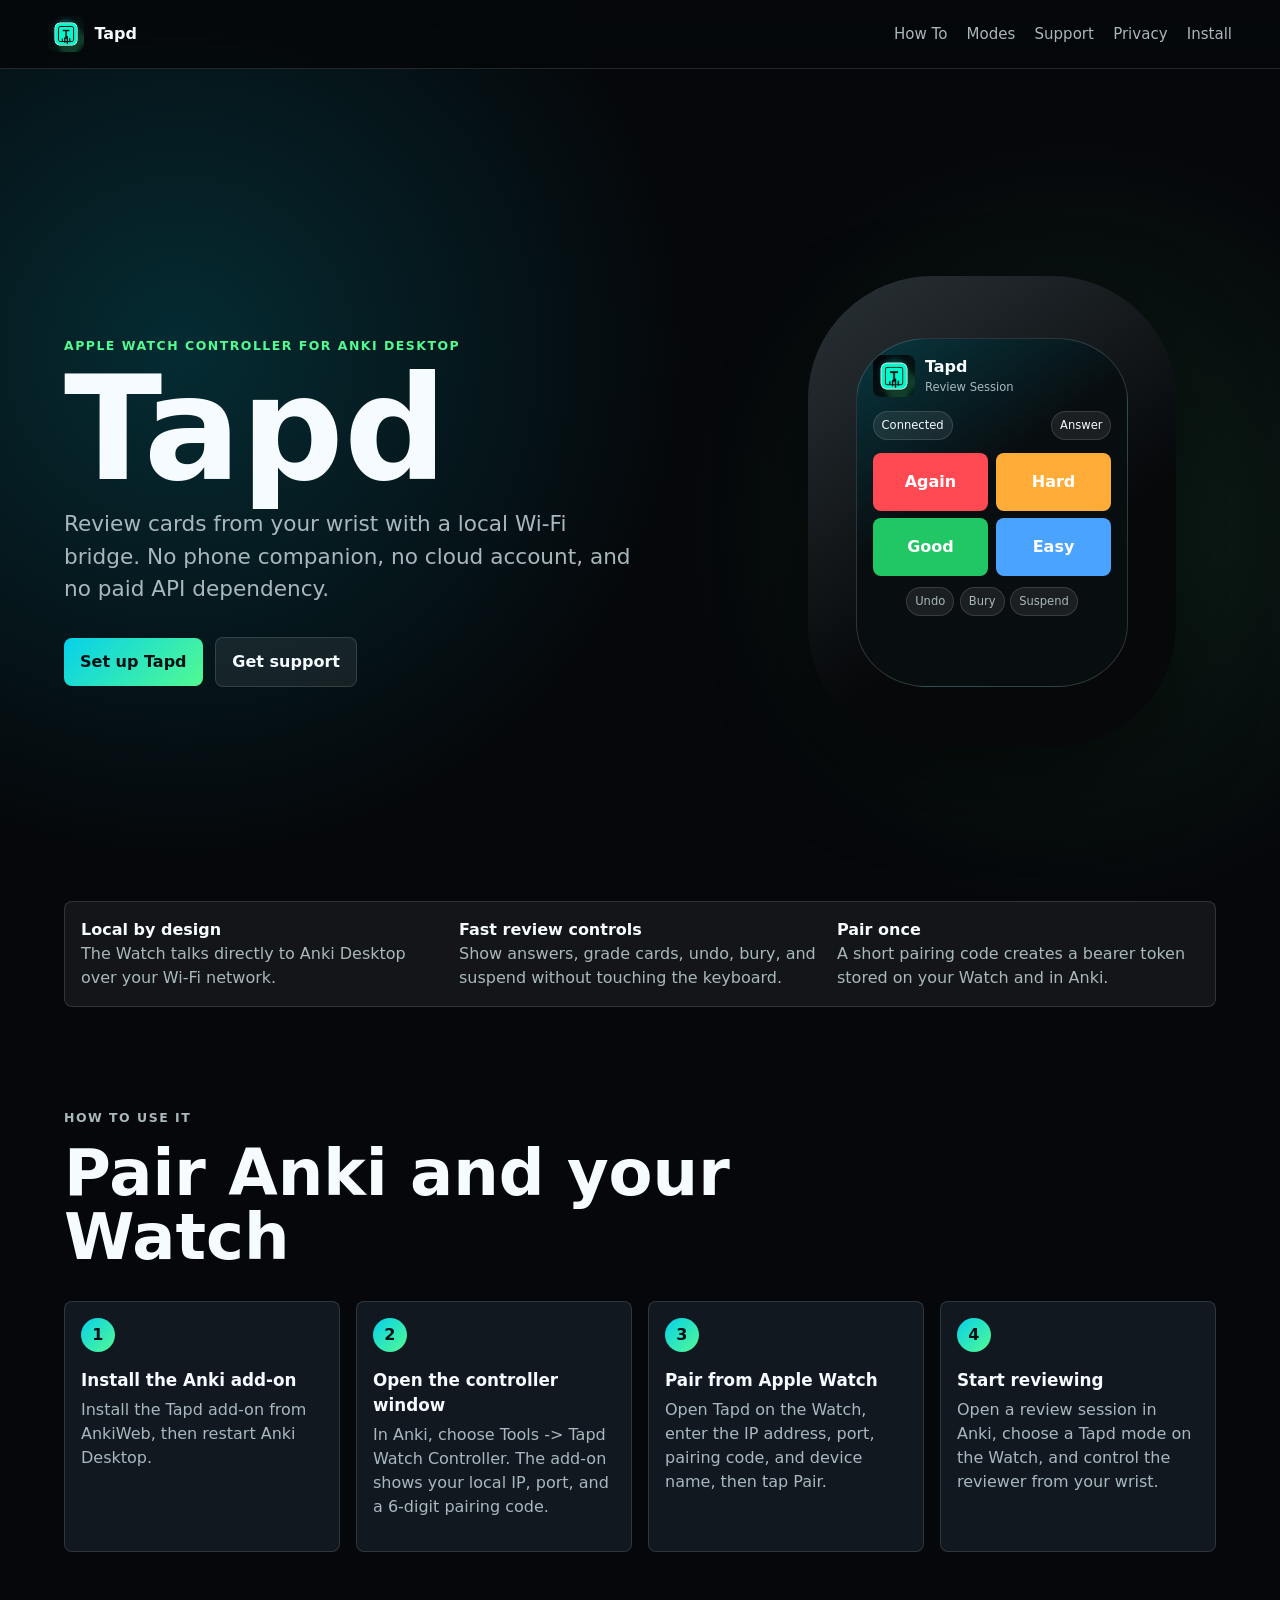
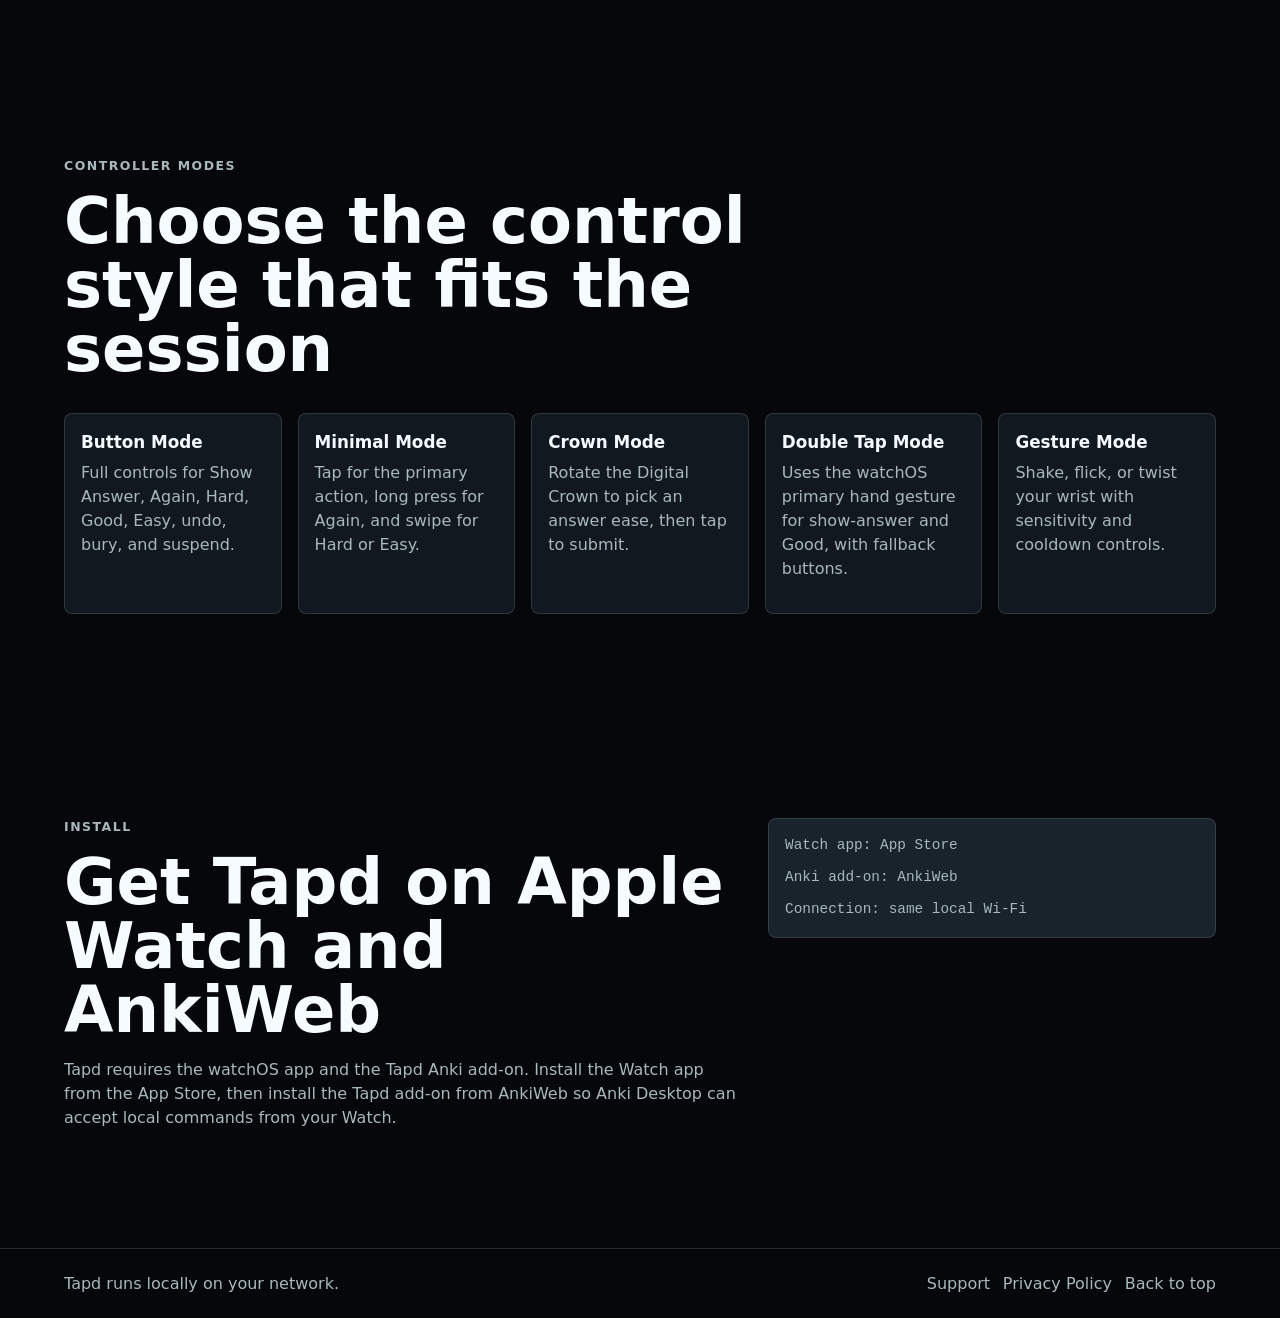
==== index.html @ 68fc64ab "Publish Tapd website" ====
<!doctype html>
<html lang="en">
  <head>
    <meta charset="utf-8">
    <meta name="viewport" content="width=device-width, initial-scale=1">
    <meta name="description" content="Tapd is a standalone Apple Watch controller for Anki Desktop.">
    <meta property="og:title" content="Tapd">
    <meta property="og:description" content="Control Anki reviews from your Apple Watch over local Wi-Fi.">
    <meta property="og:image" content="./assets/tapd-icon.png">
    <title>Tapd - Anki on Apple Watch</title>
    <link rel="icon" href="./assets/tapd-icon.png">
    <link rel="stylesheet" href="./styles.css">
  </head>
  <body>
    <header class="site-header">
      <a class="brand" href="#top" aria-label="Tapd home">
        <img src="./assets/tapd-icon.png" alt="" width="36" height="36">
        <span>Tapd</span>
      </a>
      <nav aria-label="Main navigation">
        <a href="#how-to">How To</a>
        <a href="#modes">Modes</a>
        <a href="./support.html">Support</a>
        <a href="./privacy.html">Privacy</a>
        <a href="#install">Install</a>
      </nav>
    </header>

    <main id="top">
      <section class="hero">
        <div class="hero-copy">
          <p class="eyebrow">Apple Watch controller for Anki Desktop</p>
          <h1>Tapd</h1>
          <p class="lede">
            Review cards from your wrist with a local Wi-Fi bridge. No phone companion,
            no cloud account, and no paid API dependency.
          </p>
          <div class="actions" aria-label="Primary actions">
            <a class="button primary" href="#how-to">Set up Tapd</a>
            <a class="button secondary" href="./support.html">Get support</a>
          </div>
        </div>

        <div class="device-stage" aria-label="Tapd watch controller preview">
          <div class="watch">
            <div class="watch-screen">
              <div class="watch-top">
                <img src="./assets/tapd-icon.png" alt="" width="42" height="42">
                <div>
                  <strong>Tapd</strong>
                  <span>Review Session</span>
                </div>
              </div>
              <div class="status-row">
                <span>Connected</span>
                <span>Answer</span>
              </div>
              <div class="answer-grid">
                <span class="again">Again</span>
                <span class="hard">Hard</span>
                <span class="good">Good</span>
                <span class="easy">Easy</span>
              </div>
              <div class="mini-actions">
                <span>Undo</span>
                <span>Bury</span>
                <span>Suspend</span>
              </div>
            </div>
          </div>
        </div>
      </section>

      <section class="band summary" aria-label="Tapd summary">
        <div>
          <strong>Local by design</strong>
          <span>The Watch talks directly to Anki Desktop over your Wi-Fi network.</span>
        </div>
        <div>
          <strong>Fast review controls</strong>
          <span>Show answers, grade cards, undo, bury, and suspend without touching the keyboard.</span>
        </div>
        <div>
          <strong>Pair once</strong>
          <span>A short pairing code creates a bearer token stored on your Watch and in Anki.</span>
        </div>
      </section>

      <section id="how-to" class="section">
        <div class="section-heading">
          <p class="eyebrow">How to use it</p>
          <h2>Pair Anki and your Watch</h2>
        </div>
        <ol class="steps">
          <li>
            <span>1</span>
            <div>
              <h3>Install the Anki add-on</h3>
              <p>Install the Tapd add-on from AnkiWeb, then restart Anki Desktop.</p>
            </div>
          </li>
          <li>
            <span>2</span>
            <div>
              <h3>Open the controller window</h3>
              <p>In Anki, choose Tools -> Tapd Watch Controller. The add-on shows your local IP, port, and a 6-digit pairing code.</p>
            </div>
          </li>
          <li>
            <span>3</span>
            <div>
              <h3>Pair from Apple Watch</h3>
              <p>Open Tapd on the Watch, enter the IP address, port, pairing code, and device name, then tap Pair.</p>
            </div>
          </li>
          <li>
            <span>4</span>
            <div>
              <h3>Start reviewing</h3>
              <p>Open a review session in Anki, choose a Tapd mode on the Watch, and control the reviewer from your wrist.</p>
            </div>
          </li>
        </ol>
      </section>

      <section id="modes" class="section modes">
        <div class="section-heading">
          <p class="eyebrow">Controller modes</p>
          <h2>Choose the control style that fits the session</h2>
        </div>
        <div class="mode-grid">
          <article>
            <h3>Button Mode</h3>
            <p>Full controls for Show Answer, Again, Hard, Good, Easy, undo, bury, and suspend.</p>
          </article>
          <article>
            <h3>Minimal Mode</h3>
            <p>Tap for the primary action, long press for Again, and swipe for Hard or Easy.</p>
          </article>
          <article>
            <h3>Crown Mode</h3>
            <p>Rotate the Digital Crown to pick an answer ease, then tap to submit.</p>
          </article>
          <article>
            <h3>Double Tap Mode</h3>
            <p>Uses the watchOS primary hand gesture for show-answer and Good, with fallback buttons.</p>
          </article>
          <article>
            <h3>Gesture Mode</h3>
            <p>Shake, flick, or twist your wrist with sensitivity and cooldown controls.</p>
          </article>
        </div>
      </section>

      <section id="install" class="section install">
        <div class="install-copy">
          <p class="eyebrow">Install</p>
          <h2>Get Tapd on Apple Watch and AnkiWeb</h2>
          <p>
            Tapd requires the watchOS app and the Tapd Anki add-on. Install the Watch app from the App Store,
            then install the Tapd add-on from AnkiWeb so Anki Desktop can accept local commands from your Watch.
          </p>
        </div>
        <div class="command-list" aria-label="Installation requirements">
          <span>Watch app: App Store</span>
          <span>Anki add-on: AnkiWeb</span>
          <span>Connection: same local Wi-Fi</span>
        </div>
      </section>
    </main>

    <footer>
      <span>Tapd runs locally on your network.</span>
      <span class="footer-links">
        <a href="./support.html">Support</a>
        <a href="./privacy.html">Privacy Policy</a>
        <a href="#top">Back to top</a>
      </span>
    </footer>
  </body>
</html>
---- styles.css ----
:root {
  color-scheme: dark;
  --bg: #05070a;
  --panel: #111820;
  --panel-strong: #18232b;
  --ink: #f5fbff;
  --muted: #a8b8bd;
  --line: rgba(255, 255, 255, 0.13);
  --cyan: #05d1eb;
  --mint: #52fa91;
  --amber: #ffad38;
  --red: #ff4a54;
  --blue: #4aa3ff;
  --radius: 8px;
}

* {
  box-sizing: border-box;
}

html {
  scroll-behavior: smooth;
}

body {
  margin: 0;
  background:
    radial-gradient(circle at 14% 12%, rgba(5, 209, 235, 0.18), transparent 32rem),
    radial-gradient(circle at 84% 18%, rgba(82, 250, 145, 0.11), transparent 24rem),
    var(--bg);
  color: var(--ink);
  font-family: Inter, ui-sans-serif, system-ui, -apple-system, BlinkMacSystemFont, "Segoe UI", sans-serif;
  line-height: 1.5;
}

a {
  color: inherit;
}

.site-header {
  position: sticky;
  top: 0;
  z-index: 10;
  display: flex;
  align-items: center;
  justify-content: space-between;
  gap: 1rem;
  padding: 1rem clamp(1rem, 4vw, 3rem);
  background: rgba(5, 7, 10, 0.86);
  border-bottom: 1px solid var(--line);
  backdrop-filter: blur(16px);
}

.brand,
nav,
.actions,
.status-row,
.mini-actions {
  display: flex;
  align-items: center;
}

.brand {
  gap: 0.65rem;
  text-decoration: none;
  font-weight: 800;
  letter-spacing: 0;
}

.brand img {
  border-radius: 8px;
}

nav {
  gap: clamp(0.65rem, 2vw, 1.2rem);
  color: var(--muted);
  font-size: 0.94rem;
}

nav a,
footer a {
  text-decoration: none;
}

nav a:hover,
footer a:hover {
  color: var(--ink);
}

.hero {
  min-height: calc(100vh - 68px);
  display: grid;
  grid-template-columns: minmax(0, 1fr) minmax(18rem, 28rem);
  align-items: center;
  gap: clamp(2rem, 6vw, 6rem);
  padding: clamp(3rem, 8vw, 7rem) clamp(1rem, 5vw, 5rem) 3rem;
}

.hero-copy {
  max-width: 43rem;
}

.eyebrow {
  margin: 0 0 0.8rem;
  color: var(--mint);
  font-size: 0.78rem;
  font-weight: 800;
  letter-spacing: 0.12em;
  text-transform: uppercase;
}

h1,
h2,
h3,
p,
code {
  margin-top: 0;
}

code {
  border: 1px solid var(--line);
  border-radius: 6px;
  background: rgba(255, 255, 255, 0.08);
  padding: 0.08rem 0.32rem;
  color: var(--ink);
  font-family: ui-monospace, SFMono-Regular, Menlo, Consolas, monospace;
  font-size: 0.92em;
}

h1 {
  margin-bottom: 1rem;
  font-size: clamp(4rem, 14vw, 9rem);
  line-height: 0.86;
  letter-spacing: 0;
}

h2 {
  max-width: 46rem;
  margin-bottom: 1rem;
  font-size: clamp(2rem, 5vw, 4.4rem);
  line-height: 1;
  letter-spacing: 0;
}

h3 {
  margin-bottom: 0.35rem;
  font-size: 1.05rem;
}

.lede {
  max-width: 36rem;
  color: var(--muted);
  font-size: clamp(1.1rem, 2vw, 1.35rem);
}

.actions {
  flex-wrap: wrap;
  gap: 0.8rem;
  margin-top: 2rem;
}

.button {
  min-height: 2.8rem;
  display: inline-flex;
  align-items: center;
  justify-content: center;
  padding: 0.75rem 1rem;
  border-radius: var(--radius);
  font-weight: 800;
  text-decoration: none;
}

.button.primary {
  background: linear-gradient(135deg, var(--cyan), var(--mint));
  color: #041014;
}

.button.secondary {
  border: 1px solid var(--line);
  background: rgba(255, 255, 255, 0.07);
}

.device-stage {
  display: grid;
  place-items: center;
  min-height: 30rem;
}

.watch {
  width: min(23rem, 78vw);
  aspect-ratio: 0.78;
  display: grid;
  place-items: center;
  border-radius: 34% / 26%;
  background: linear-gradient(145deg, #2a3237, #06080a 62%);
  box-shadow: 0 2rem 5rem rgba(0, 0, 0, 0.5);
  padding: 1.1rem;
}

.watch-screen {
  width: 82%;
  height: 80%;
  padding: 1rem;
  border: 1px solid rgba(255, 255, 255, 0.16);
  border-radius: 26% / 18%;
  background:
    linear-gradient(145deg, rgba(5, 209, 235, 0.22), transparent 42%),
    #080d10;
  overflow: hidden;
}

.watch-top {
  display: flex;
  gap: 0.65rem;
  align-items: center;
  margin-bottom: 0.9rem;
}

.watch-top img {
  border-radius: 8px;
}

.watch-top strong,
.watch-top span,
.status-row span,
.mini-actions span,
.answer-grid span {
  display: block;
}

.watch-top span,
.mini-actions span {
  color: var(--muted);
  font-size: 0.72rem;
}

.status-row {
  justify-content: space-between;
  gap: 0.5rem;
  margin-bottom: 0.8rem;
}

.status-row span,
.mini-actions span {
  border: 1px solid var(--line);
  border-radius: 999px;
  background: rgba(255, 255, 255, 0.08);
  padding: 0.32rem 0.5rem;
  font-size: 0.72rem;
}

.answer-grid {
  display: grid;
  grid-template-columns: 1fr 1fr;
  gap: 0.45rem;
}

.answer-grid span {
  min-height: 3.6rem;
  display: grid;
  place-items: center;
  border-radius: var(--radius);
  color: white;
  font-weight: 800;
}

.again {
  background: var(--red);
}

.hard {
  background: var(--amber);
}

.good {
  background: #22c765;
}

.easy {
  background: var(--blue);
}

.mini-actions {
  justify-content: center;
  gap: 0.35rem;
  margin-top: 0.7rem;
}

.band {
  margin: 0 clamp(1rem, 5vw, 5rem);
  padding: 1rem;
  border: 1px solid var(--line);
  border-radius: var(--radius);
  background: rgba(255, 255, 255, 0.06);
}

.summary {
  display: grid;
  grid-template-columns: repeat(3, 1fr);
  gap: 1rem;
}

.summary div {
  min-width: 0;
}

.summary strong,
.summary span {
  display: block;
}

.summary span,
.section p,
.steps p,
.mode-grid p,
.install p {
  color: var(--muted);
}

.section {
  padding: clamp(4rem, 8vw, 7rem) clamp(1rem, 5vw, 5rem);
}

.section-heading {
  margin-bottom: 2rem;
}

.steps {
  display: grid;
  grid-template-columns: repeat(4, minmax(0, 1fr));
  gap: 1rem;
  margin: 0;
  padding: 0;
  list-style: none;
}

.steps li,
.mode-grid article {
  border: 1px solid var(--line);
  border-radius: var(--radius);
  background: var(--panel);
}

.steps li {
  padding: 1rem;
}

.steps li > span {
  width: 2.1rem;
  height: 2.1rem;
  display: grid;
  place-items: center;
  margin-bottom: 1rem;
  border-radius: 999px;
  background: linear-gradient(135deg, var(--cyan), var(--mint));
  color: #041014;
  font-weight: 900;
}

.mode-grid {
  display: grid;
  grid-template-columns: repeat(5, minmax(0, 1fr));
  gap: 1rem;
}

.mode-grid article {
  padding: 1rem;
}

.install {
  display: grid;
  grid-template-columns: minmax(0, 1fr) minmax(16rem, 28rem);
  gap: 2rem;
  align-items: start;
}

.command-list {
  display: grid;
  gap: 0.65rem;
  padding: 1rem;
  border: 1px solid var(--line);
  border-radius: var(--radius);
  background: var(--panel-strong);
}

.command-list span {
  overflow-wrap: anywhere;
  color: var(--muted);
  font-family: ui-monospace, SFMono-Regular, Menlo, Consolas, monospace;
  font-size: 0.9rem;
}

footer {
  display: flex;
  justify-content: space-between;
  gap: 1rem;
  padding: 1.4rem clamp(1rem, 5vw, 5rem);
  border-top: 1px solid var(--line);
  color: var(--muted);
}

.footer-links {
  display: flex;
  flex-wrap: wrap;
  gap: 0.8rem;
}

.legal-page {
  padding: clamp(3rem, 7vw, 6rem) clamp(1rem, 5vw, 5rem);
}

.legal-hero {
  max-width: 56rem;
  margin-bottom: clamp(2rem, 5vw, 4rem);
}

.legal-hero h1 {
  font-size: clamp(3rem, 9vw, 6rem);
}

.legal-content {
  max-width: 54rem;
}

.legal-content h2 {
  margin-top: 2.2rem;
  margin-bottom: 0.55rem;
  font-size: clamp(1.35rem, 3vw, 2rem);
}

.legal-content ol,
.legal-content ul {
  color: var(--muted);
  padding-left: 1.25rem;
}

.legal-content li {
  margin-bottom: 0.45rem;
}

.legal-content dl {
  display: grid;
  grid-template-columns: minmax(8rem, 12rem) minmax(0, 1fr);
  gap: 0.8rem 1rem;
}

.legal-content dt {
  color: var(--ink);
  font-weight: 800;
}

.legal-content dd {
  margin: 0;
  color: var(--muted);
}

@media (max-width: 980px) {
  .hero,
  .install {
    grid-template-columns: 1fr;
  }

  .hero {
    padding-top: 3rem;
  }

  .device-stage {
    min-height: 24rem;
  }

  .summary,
  .steps,
  .mode-grid {
    grid-template-columns: 1fr 1fr;
  }
}

@media (max-width: 620px) {
  .site-header,
  footer {
    align-items: flex-start;
    flex-direction: column;
  }

  nav {
    width: 100%;
    justify-content: flex-start;
    flex-wrap: wrap;
  }

  .summary,
  .steps,
  .mode-grid {
    grid-template-columns: 1fr;
  }

  .watch {
    width: min(19rem, 92vw);
  }

  .watch-screen {
    width: 84%;
  }

  .answer-grid span {
    min-height: 3rem;
  }

  .legal-content dl {
    grid-template-columns: 1fr;
  }
}
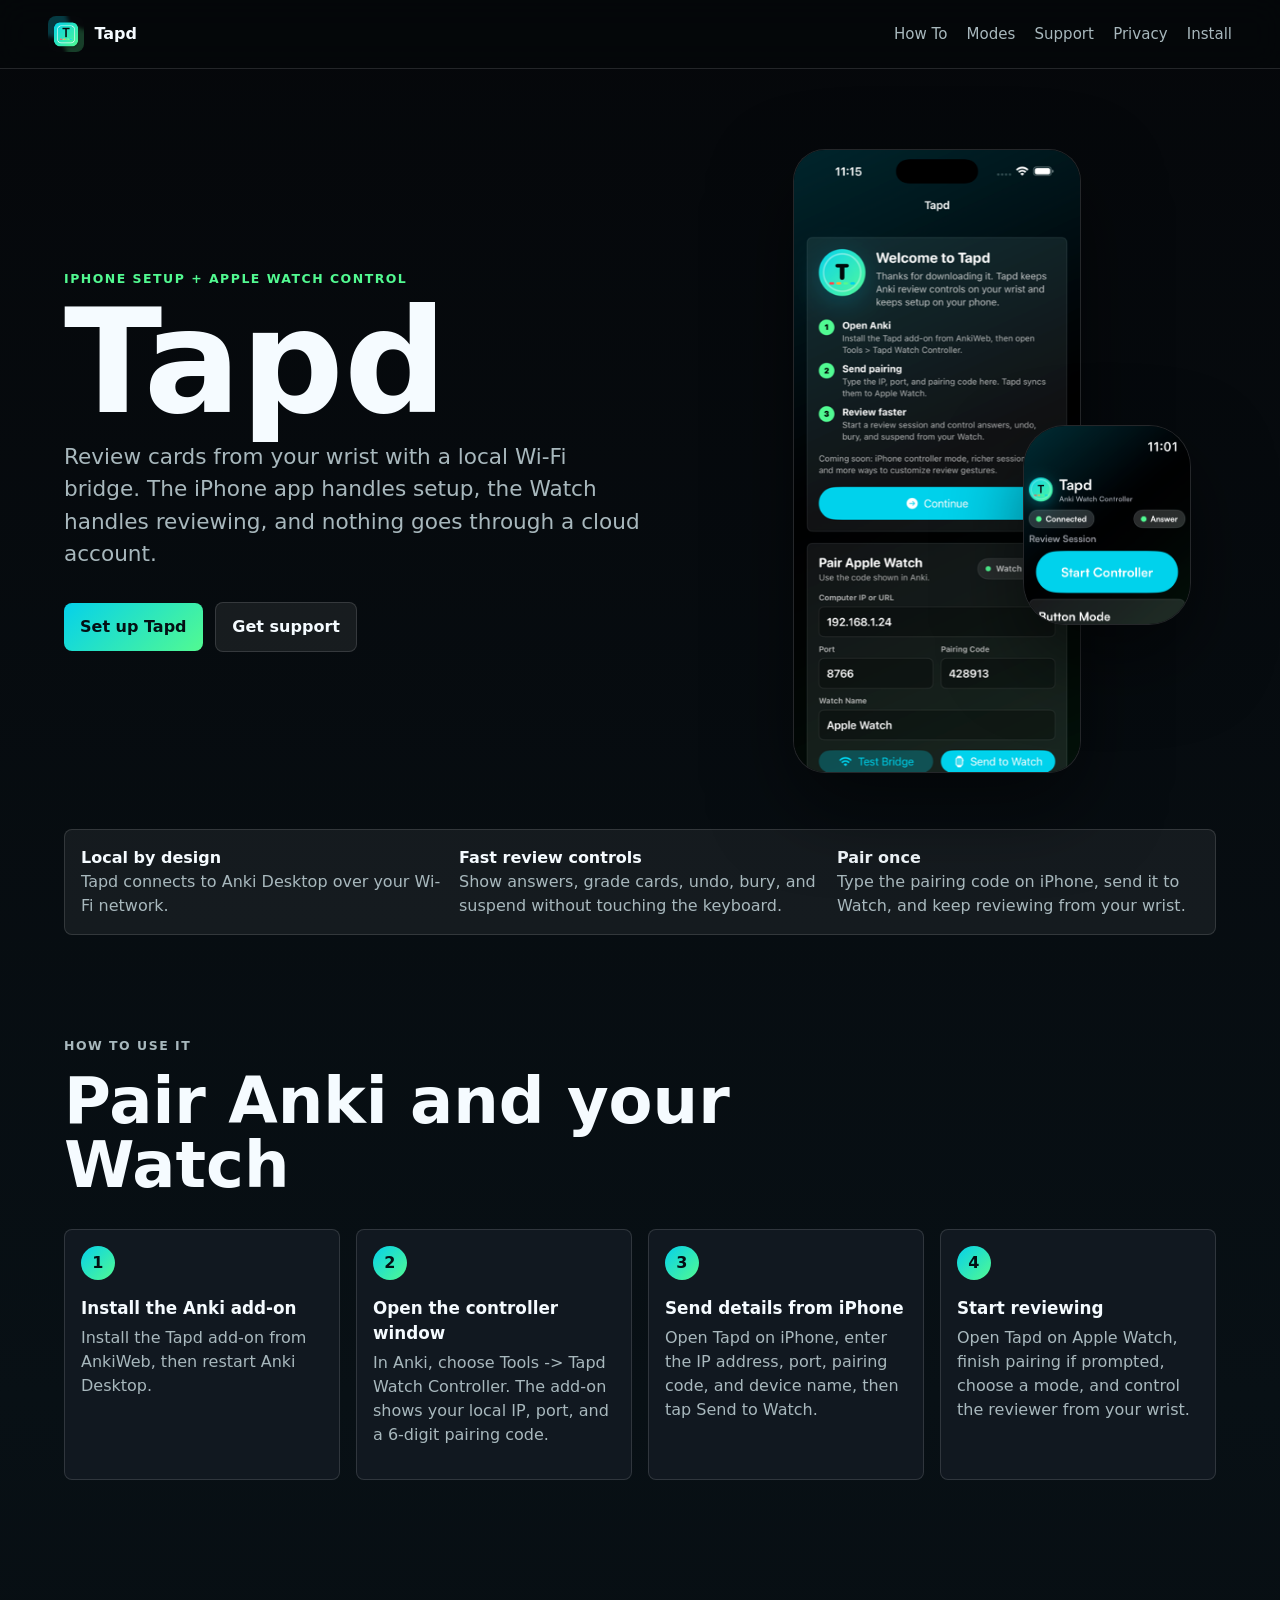
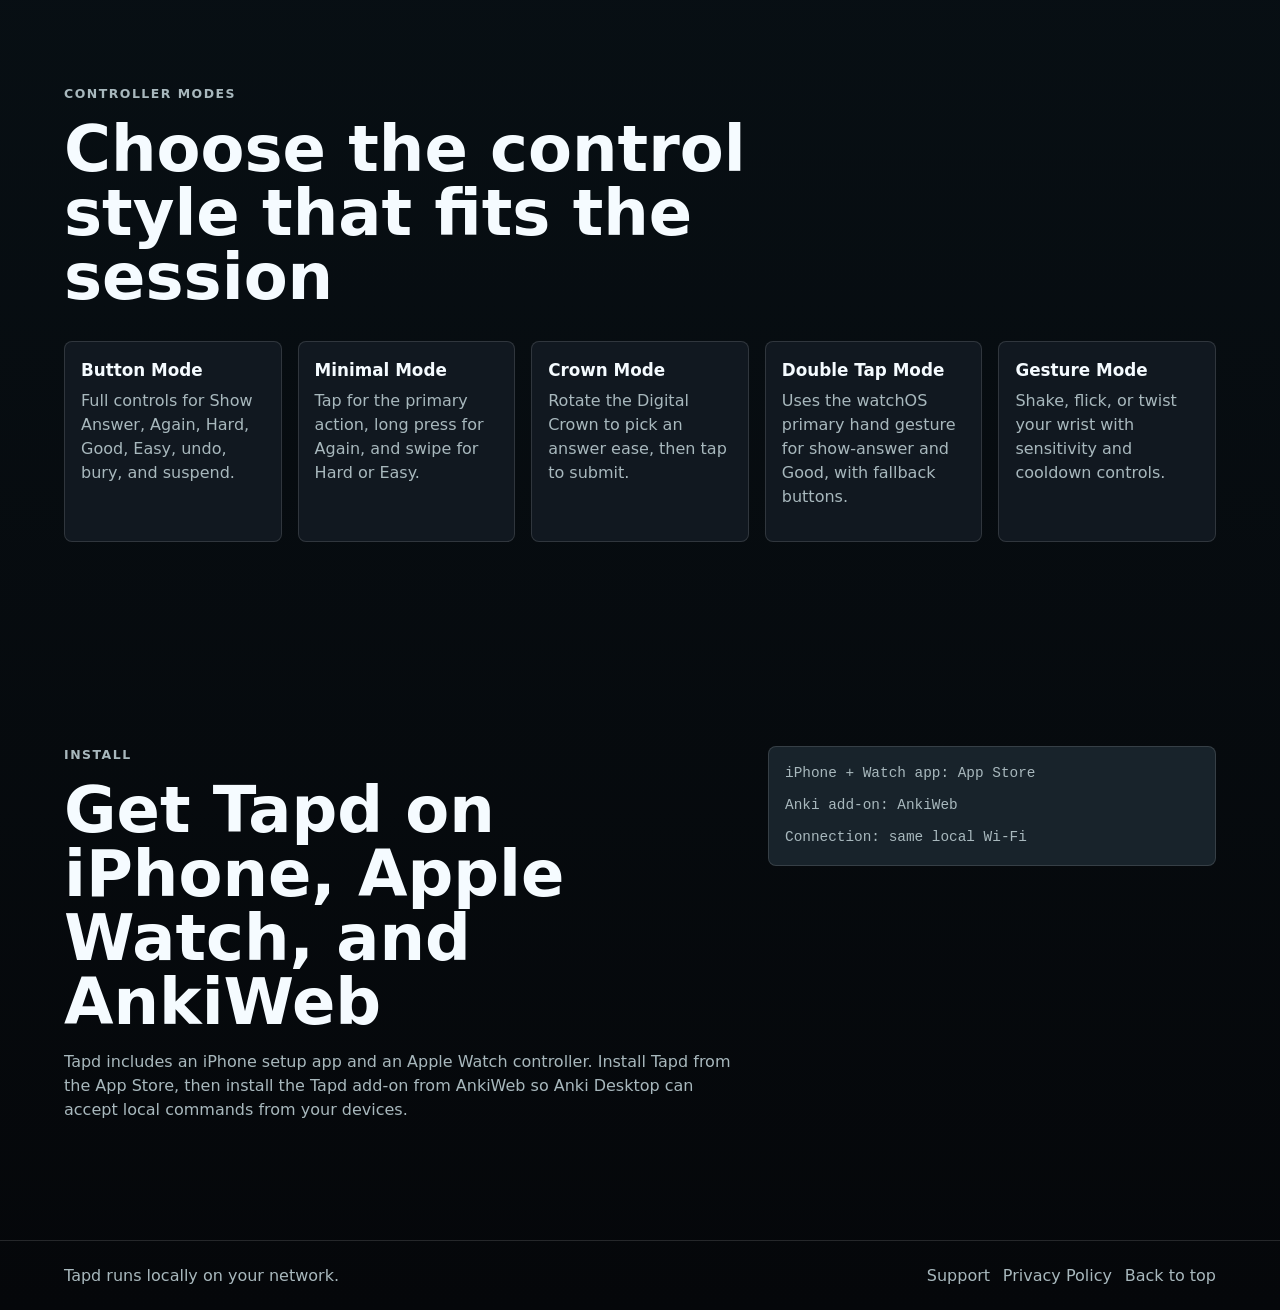
==== commit e71124ca: "Add iPhone companion setup site" ====
--- a/index.html
+++ b/index.html
@@ -3,7 +3,7 @@
   <head>
     <meta charset="utf-8">
     <meta name="viewport" content="width=device-width, initial-scale=1">
-    <meta name="description" content="Tapd is a standalone Apple Watch controller for Anki Desktop.">
+    <meta name="description" content="Tapd is an iPhone and Apple Watch controller for Anki Desktop.">
     <meta property="og:title" content="Tapd">
     <meta property="og:description" content="Control Anki reviews from your Apple Watch over local Wi-Fi.">
     <meta property="og:image" content="./assets/tapd-icon.png">
@@ -29,11 +29,11 @@
     <main id="top">
       <section class="hero">
         <div class="hero-copy">
-          <p class="eyebrow">Apple Watch controller for Anki Desktop</p>
+          <p class="eyebrow">iPhone setup + Apple Watch control</p>
           <h1>Tapd</h1>
           <p class="lede">
-            Review cards from your wrist with a local Wi-Fi bridge. No phone companion,
-            no cloud account, and no paid API dependency.
+            Review cards from your wrist with a local Wi-Fi bridge. The iPhone app handles setup,
+            the Watch handles reviewing, and nothing goes through a cloud account.
           </p>
           <div class="actions" aria-label="Primary actions">
             <a class="button primary" href="#how-to">Set up Tapd</a>
@@ -41,40 +41,16 @@
           </div>
         </div>
 
-        <div class="device-stage" aria-label="Tapd watch controller preview">
-          <div class="watch">
-            <div class="watch-screen">
-              <div class="watch-top">
-                <img src="./assets/tapd-icon.png" alt="" width="42" height="42">
-                <div>
-                  <strong>Tapd</strong>
-                  <span>Review Session</span>
-                </div>
-              </div>
-              <div class="status-row">
-                <span>Connected</span>
-                <span>Answer</span>
-              </div>
-              <div class="answer-grid">
-                <span class="again">Again</span>
-                <span class="hard">Hard</span>
-                <span class="good">Good</span>
-                <span class="easy">Easy</span>
-              </div>
-              <div class="mini-actions">
-                <span>Undo</span>
-                <span>Bury</span>
-                <span>Suspend</span>
-              </div>
-            </div>
-          </div>
+        <div class="device-stage" aria-label="Tapd iPhone and Apple Watch previews">
+          <img class="phone-preview" src="./assets/tapd-iphone-companion.png" alt="Tapd iPhone companion pairing screen">
+          <img class="watch-preview" src="./assets/tapd-watch-dashboard.png" alt="Tapd Apple Watch dashboard">
         </div>
       </section>
 
       <section class="band summary" aria-label="Tapd summary">
         <div>
           <strong>Local by design</strong>
-          <span>The Watch talks directly to Anki Desktop over your Wi-Fi network.</span>
+          <span>Tapd connects to Anki Desktop over your Wi-Fi network.</span>
         </div>
         <div>
           <strong>Fast review controls</strong>
@@ -82,7 +58,7 @@
         </div>
         <div>
           <strong>Pair once</strong>
-          <span>A short pairing code creates a bearer token stored on your Watch and in Anki.</span>
+          <span>Type the pairing code on iPhone, send it to Watch, and keep reviewing from your wrist.</span>
         </div>
       </section>
 
@@ -109,15 +85,15 @@
           <li>
             <span>3</span>
             <div>
-              <h3>Pair from Apple Watch</h3>
-              <p>Open Tapd on the Watch, enter the IP address, port, pairing code, and device name, then tap Pair.</p>
+              <h3>Send details from iPhone</h3>
+              <p>Open Tapd on iPhone, enter the IP address, port, pairing code, and device name, then tap Send to Watch.</p>
             </div>
           </li>
           <li>
             <span>4</span>
             <div>
               <h3>Start reviewing</h3>
-              <p>Open a review session in Anki, choose a Tapd mode on the Watch, and control the reviewer from your wrist.</p>
+              <p>Open Tapd on Apple Watch, finish pairing if prompted, choose a mode, and control the reviewer from your wrist.</p>
             </div>
           </li>
         </ol>
@@ -155,14 +131,14 @@
       <section id="install" class="section install">
         <div class="install-copy">
           <p class="eyebrow">Install</p>
-          <h2>Get Tapd on Apple Watch and AnkiWeb</h2>
+          <h2>Get Tapd on iPhone, Apple Watch, and AnkiWeb</h2>
           <p>
-            Tapd requires the watchOS app and the Tapd Anki add-on. Install the Watch app from the App Store,
-            then install the Tapd add-on from AnkiWeb so Anki Desktop can accept local commands from your Watch.
+            Tapd includes an iPhone setup app and an Apple Watch controller. Install Tapd from the App Store,
+            then install the Tapd add-on from AnkiWeb so Anki Desktop can accept local commands from your devices.
           </p>
         </div>
         <div class="command-list" aria-label="Installation requirements">
-          <span>Watch app: App Store</span>
+          <span>iPhone + Watch app: App Store</span>
           <span>Anki add-on: AnkiWeb</span>
           <span>Connection: same local Wi-Fi</span>
         </div>
--- a/styles.css
+++ b/styles.css
@@ -24,10 +24,7 @@
 
 body {
   margin: 0;
-  background:
-    radial-gradient(circle at 14% 12%, rgba(5, 209, 235, 0.18), transparent 32rem),
-    radial-gradient(circle at 84% 18%, rgba(82, 250, 145, 0.11), transparent 24rem),
-    var(--bg);
+  background: linear-gradient(180deg, #05070a 0%, #081015 48%, #05070a 100%);
   color: var(--ink);
   font-family: Inter, ui-sans-serif, system-ui, -apple-system, BlinkMacSystemFont, "Segoe UI", sans-serif;
   line-height: 1.5;
@@ -53,9 +50,7 @@
 
 .brand,
 nav,
-.actions,
-.status-row,
-.mini-actions {
+.actions {
   display: flex;
   align-items: center;
 }
@@ -88,12 +83,12 @@
 }
 
 .hero {
-  min-height: calc(100vh - 68px);
+  min-height: min(760px, calc(100vh - 68px));
   display: grid;
   grid-template-columns: minmax(0, 1fr) minmax(18rem, 28rem);
   align-items: center;
   gap: clamp(2rem, 6vw, 6rem);
-  padding: clamp(3rem, 8vw, 7rem) clamp(1rem, 5vw, 5rem) 3rem;
+  padding: clamp(2rem, 5vw, 4rem) clamp(1rem, 5vw, 5rem) 2.5rem;
 }
 
 .hero-copy {
@@ -181,109 +176,32 @@
 }
 
 .device-stage {
-  display: grid;
-  place-items: center;
+  position: relative;
+  display: flex;
+  align-items: center;
+  justify-content: center;
   min-height: 30rem;
 }
 
-.watch {
-  width: min(23rem, 78vw);
-  aspect-ratio: 0.78;
-  display: grid;
-  place-items: center;
-  border-radius: 34% / 26%;
-  background: linear-gradient(145deg, #2a3237, #06080a 62%);
+.phone-preview,
+.watch-preview {
+  height: auto;
+  display: block;
+  border: 1px solid rgba(255, 255, 255, 0.13);
+  background: #05070a;
   box-shadow: 0 2rem 5rem rgba(0, 0, 0, 0.5);
-  padding: 1.1rem;
-}
-
-.watch-screen {
-  width: 82%;
-  height: 80%;
-  padding: 1rem;
-  border: 1px solid rgba(255, 255, 255, 0.16);
-  border-radius: 26% / 18%;
-  background:
-    linear-gradient(145deg, rgba(5, 209, 235, 0.22), transparent 42%),
-    #080d10;
-  overflow: hidden;
-}
-
-.watch-top {
-  display: flex;
-  gap: 0.65rem;
-  align-items: center;
-  margin-bottom: 0.9rem;
-}
-
-.watch-top img {
-  border-radius: 8px;
-}
-
-.watch-top strong,
-.watch-top span,
-.status-row span,
-.mini-actions span,
-.answer-grid span {
-  display: block;
-}
-
-.watch-top span,
-.mini-actions span {
-  color: var(--muted);
-  font-size: 0.72rem;
-}
-
-.status-row {
-  justify-content: space-between;
-  gap: 0.5rem;
-  margin-bottom: 0.8rem;
-}
-
-.status-row span,
-.mini-actions span {
-  border: 1px solid var(--line);
-  border-radius: 999px;
-  background: rgba(255, 255, 255, 0.08);
-  padding: 0.32rem 0.5rem;
-  font-size: 0.72rem;
-}
-
-.answer-grid {
-  display: grid;
-  grid-template-columns: 1fr 1fr;
-  gap: 0.45rem;
-}
-
-.answer-grid span {
-  min-height: 3.6rem;
-  display: grid;
-  place-items: center;
-  border-radius: var(--radius);
-  color: white;
-  font-weight: 800;
-}
-
-.again {
-  background: var(--red);
-}
-
-.hard {
-  background: var(--amber);
-}
-
-.good {
-  background: #22c765;
-}
-
-.easy {
-  background: var(--blue);
-}
-
-.mini-actions {
-  justify-content: center;
-  gap: 0.35rem;
-  margin-top: 0.7rem;
+}
+
+.phone-preview {
+  width: min(18rem, 58vw);
+  border-radius: 32px;
+}
+
+.watch-preview {
+  width: min(10.5rem, 34vw);
+  margin-left: -3.6rem;
+  border-radius: 42px;
+  transform: translateY(4rem);
 }
 
 .band {
@@ -494,16 +412,17 @@
     grid-template-columns: 1fr;
   }
 
-  .watch {
-    width: min(19rem, 92vw);
-  }
-
-  .watch-screen {
-    width: 84%;
-  }
-
-  .answer-grid span {
-    min-height: 3rem;
+  .device-stage {
+    min-height: 28rem;
+  }
+
+  .phone-preview {
+    width: min(16rem, 74vw);
+  }
+
+  .watch-preview {
+    width: min(9rem, 42vw);
+    margin-left: -3rem;
   }
 
   .legal-content dl {
